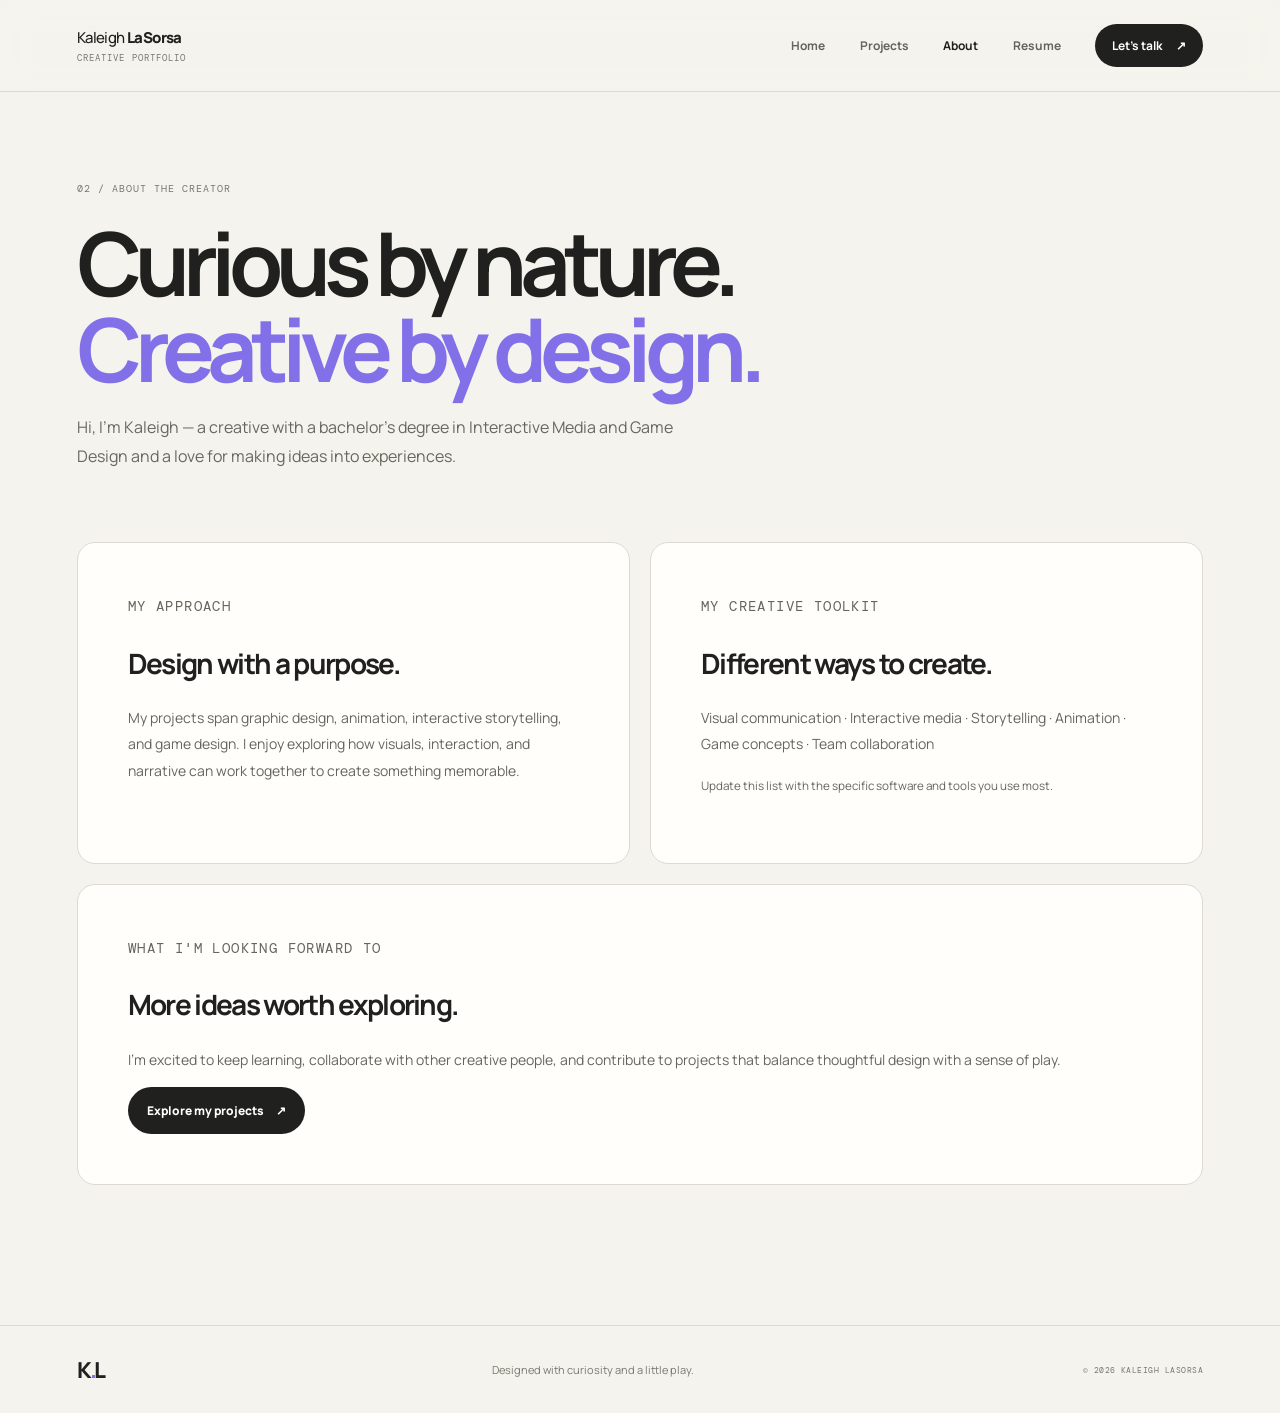
==== about.html @ 2d961c76 "Add files via upload" ====
<!doctype html>
<html lang="en"><head><meta charset="utf-8"><meta name="viewport" content="width=device-width, initial-scale=1"><meta name="description" content="About Kaleigh LaSorsa, an Interactive Media and Game Design graduate."><title>About — Kaleigh LaSorsa</title><link rel="preconnect" href="https://fonts.googleapis.com"><link rel="preconnect" href="https://fonts.gstatic.com" crossorigin><link href="https://fonts.googleapis.com/css2?family=DM+Mono:wght@400;500&family=Manrope:wght@400;500;600;700;800&display=swap" rel="stylesheet"><link rel="stylesheet" href="style.css"><script src="script.js" defer></script></head><body><a class="skip-link" href="#main">Skip to content</a><div class="site-shell"><header class="site-header"><a class="brand" href="index.html"><img src="images/logo-kml.png" alt="" class="brand-mark" onerror="this.style.display='none'"><span>Kaleigh <b>LaSorsa</b><small>CREATIVE PORTFOLIO</small></span></a><button class="menu-toggle" aria-expanded="false" aria-controls="primary-nav">Menu <span>＋</span></button><nav class="nav-links" id="primary-nav" aria-label="Main navigation"><a href="index.html">Home</a><a href="projects.html">Projects</a><a class="active" href="about.html">About</a><a href="resume.html">Resume</a><a class="nav-contact" href="contact.html">Let's talk <span>↗</span></a></nav></header>
<main id="main" class="section-wrap page-content"><header class="page-hero reveal"><p class="eyebrow">02 / ABOUT THE CREATOR</p><h1>Curious by nature.<br><span class="accent-word">Creative by design.</span></h1><p>Hi, I'm Kaleigh — a creative with a bachelor's degree in Interactive Media and Game Design and a love for making ideas into experiences.</p></header><div class="detail-grid"><section class="detail-panel reveal"><p class="eyebrow">MY APPROACH</p><h2>Design with a purpose.</h2><p>My projects span graphic design, animation, interactive storytelling, and game design. I enjoy exploring how visuals, interaction, and narrative can work together to create something memorable.</p></section><section class="detail-panel reveal"><p class="eyebrow">MY CREATIVE TOOLKIT</p><h2>Different ways to create.</h2><p>Visual communication · Interactive media · Storytelling · Animation · Game concepts · Team collaboration</p><p><small>Update this list with the specific software and tools you use most.</small></p></section></div><section class="detail-panel reveal"><p class="eyebrow">WHAT I'M LOOKING FORWARD TO</p><h2>More ideas worth exploring.</h2><p>I'm excited to keep learning, collaborate with other creative people, and contribute to projects that balance thoughtful design with a sense of play.</p><a class="button button-primary" href="projects.html">Explore my projects <span>↗</span></a></section></main><footer class="site-footer"><a class="footer-brand" href="index.html">K<span>.</span>L</a><p>Designed with curiosity and a little play.</p><span>© <span data-year></span> KALEIGH LASORSA</span></footer></div></body></html>
---- style.css ----
/* Kaleigh LaSorsa portfolio — modern studio with subtle game UI details */
:root{--ink:#20211f;--paper:#f5f3ed;--white:#fffefa;--muted:#777970;--line:#dcdad2;--lime:#c9f36b;--purple:#9b8afb;--mono:"DM Mono",monospace;--sans:"Manrope",Arial,sans-serif;--radius:18px}
*{box-sizing:border-box}html{scroll-behavior:smooth;scroll-padding-top:90px}body{margin:0;background:var(--paper);color:var(--ink);font-family:var(--sans);-webkit-font-smoothing:antialiased}a{color:inherit;text-decoration:none}button,a{-webkit-tap-highlight-color:transparent}a:focus-visible,button:focus-visible{outline:3px solid #6e55e9;outline-offset:4px}.skip-link{position:absolute;left:-999px;top:8px;background:var(--ink);color:white;padding:12px;z-index:100}.skip-link:focus{left:8px}.site-shell{overflow:hidden}.site-header{height:92px;display:flex;align-items:center;justify-content:space-between;padding:0 clamp(22px,6vw,92px);border-bottom:1px solid var(--line);background:rgba(245,243,237,.92);position:sticky;top:0;z-index:20;backdrop-filter:blur(14px)}.brand{display:flex;align-items:center;gap:12px;font-size:15px;font-weight:500;letter-spacing:-.04em}.brand b{font-weight:800}.brand small{display:block;font:9px var(--mono);letter-spacing:.12em;color:var(--muted);margin-top:4px}.brand-mark{width:36px;height:36px;object-fit:contain}.nav-links{display:flex;align-items:center;gap:clamp(16px,2.7vw,38px);font-size:12px;font-weight:700}.nav-links>a:not(.nav-contact){color:#62645d;transition:color .2s}.nav-links>a:hover,.nav-links>a.active{color:var(--ink)}.nav-contact{background:var(--ink);color:white;padding:13px 17px;border-radius:100px}.nav-contact span,.button span{margin-left:12px}.menu-toggle{display:none;border:1px solid var(--line);background:transparent;border-radius:99px;padding:10px 14px;font:inherit}.section-wrap{width:min(1240px,88%);margin-inline:auto}.hero{min-height:600px;display:grid;grid-template-columns:1fr .9fr;align-items:center;gap:6%;padding-top:75px;padding-bottom:86px}.eyebrow{font:10px var(--mono);letter-spacing:.1em;color:#77796f;margin:0 0 24px}.status-dot{display:inline-block;width:7px;height:7px;background:#83b83b;border-radius:50%;margin-right:8px;box-shadow:0 0 0 4px #83b83b20}.hero h1{font-size:clamp(58px,7vw,100px);line-height:.98;letter-spacing:-.085em;margin:0;font-weight:800}.accent-word{color:#8170e8}.hero-intro{max-width:490px;color:#65675f;line-height:1.85;font-size:15px;margin:28px 0 30px}.hero-actions{display:flex;align-items:center;gap:27px;flex-wrap:wrap}.button{display:inline-flex;align-items:center;justify-content:center;padding:15px 19px;border-radius:100px;font-size:12px;font-weight:800;transition:transform .2s,box-shadow .2s}.button:hover{transform:translateY(-3px);box-shadow:0 10px 24px #20211f18}.button-primary{background:var(--ink);color:white}.text-link{font-size:12px;font-weight:800;border-bottom:1px solid #aaa99f;padding-bottom:6px}.text-link span{margin-left:10px}.hero-meta{display:flex;flex-wrap:wrap;gap:18px;margin-top:55px;font:9px var(--mono);letter-spacing:.04em;color:#77796f}.tiny-square{display:inline-block;width:5px;height:5px;background:var(--purple);margin-right:6px;vertical-align:middle}.hero-art{height:410px;position:relative;border-radius:var(--radius);overflow:hidden;background:#e7e3d9;border:1px solid #dedbd1}.art-topline,.art-footer{position:absolute;left:22px;right:22px;display:flex;justify-content:space-between;font:9px var(--mono);letter-spacing:.06em;color:#77796f;z-index:3}.art-topline{top:20px}.art-topline span:last-child{color:#557a28}.art-footer{bottom:20px}.art-grid{position:absolute;inset:55px 0 50px;background-image:linear-gradient(#c8c5bb66 1px,transparent 1px),linear-gradient(90deg,#c8c5bb66 1px,transparent 1px);background-size:28px 28px;mask-image:linear-gradient(transparent,black 20%,black 80%,transparent)}.orb{position:absolute;border-radius:50%;filter:blur(.2px)}.orb-one{width:245px;height:245px;right:4%;top:70px;background:linear-gradient(135deg,#b7a8ff,#8b78e7);box-shadow:inset -22px -18px 45px #6453bd55}.orb-two{width:135px;height:135px;left:8%;bottom:70px;background:linear-gradient(135deg,#d9f99b,#b7df65);box-shadow:inset -12px -10px 24px #71972a2c}.art-card{position:absolute;z-index:2;box-shadow:0 20px 55px #25241f20;border:1px solid #ffffff9c;backdrop-filter:blur(10px)}.card-back{top:105px;left:7%;width:180px;padding:18px;background:#f8f6eddd;transform:rotate(-8deg);font:10px var(--mono)}.card-back b{display:block;font:800 19px/1.15 var(--sans);margin-top:20px;letter-spacing:-.06em}.card-front{right:7%;bottom:82px;width:220px;padding:19px;background:#292a28eF;color:#f5f3ed;transform:rotate(4deg)}.mini-label{font:8px var(--mono);color:var(--lime);letter-spacing:.1em}.card-front strong{display:block;font-size:25px;letter-spacing:-.06em;line-height:1.1;margin:13px 0 22px}.progress-track{height:4px;background:#ffffff2a;margin-bottom:10px}.progress-track i{display:block;height:100%;width:76%;background:var(--lime)}.card-front small{font:7px var(--mono);color:#bdbdb3}.card-front small b{color:var(--lime);float:right}.art-cross{position:absolute;z-index:3;font-size:28px;color:#8070df}.cross-one{top:72px;left:48%}.cross-two{bottom:105px;right:13%;color:#6f9637}.ticker{background:var(--lime);padding:16px 0;overflow:hidden;transform:rotate(-1deg) scale(1.02)}.ticker-track{display:flex;justify-content:space-around;gap:40px;white-space:nowrap;font:10px var(--mono);letter-spacing:.08em;animation:marquee 28s linear infinite}.work-section{padding-top:125px;padding-bottom:130px}.section-heading{display:flex;align-items:end;justify-content:space-between;margin-bottom:45px}.section-heading h2,.about-band h2,.contact-strip h2{font-size:clamp(38px,5vw,64px);line-height:1.05;letter-spacing:-.075em;margin:0}.muted-heading{color:#99998e}.section-heading .eyebrow{margin-bottom:18px}.project-grid{display:grid;grid-template-columns:repeat(3,minmax(0,1fr));gap:22px}.project-card{min-width:0}.project-visual{height:280px;display:block;position:relative;overflow:hidden;border-radius:14px;transition:transform .3s}.project-visual:hover{transform:translateY(-5px)}.visual-label{position:absolute;top:16px;left:16px;z-index:3;font:8px var(--mono);letter-spacing:.08em}.visual-arrow{position:absolute;right:14px;bottom:14px;width:36px;height:36px;display:grid;place-items:center;background:var(--white);border-radius:50%;font-size:18px;z-index:4;transition:transform .2s}.project-visual:hover .visual-arrow{transform:rotate(45deg)}.story-visual{background:#e6dfff}.storybook-shape{position:absolute;inset:54px 15% 25px;background:#9b8afb;border-radius:6px 28px 6px 6px;transform:rotate(-4deg);display:flex;align-items:center;justify-content:center;box-shadow:15px 16px 0 #b9aaf0;color:white}.storybook-shape span{font-size:34px;font-weight:800;line-height:.98;letter-spacing:-.07em}.storybook-shape i{color:var(--lime);font-style:normal}.storybook-shape b{position:absolute;right:17px;top:17px;font-size:26px;color:var(--lime)}.game-visual{background:#c9f36b}.game-window{position:absolute;inset:60px 22px 24px;background:#222b31;border:4px solid #34434b;box-shadow:8px 8px 0 #a3cb4e;overflow:hidden}.game-window-top{height:22px;background:#34434b;display:flex;align-items:center;gap:4px;padding:0 7px;color:#d5e6c6;font:6px var(--mono)}.game-window-top i{width:5px;height:5px;border-radius:50%;background:#c9f36b}.game-window-top span{margin-left:auto}.pixel-sun{position:absolute;top:22px;right:28px;width:35px;height:35px;background:#f7d979;box-shadow:0 0 0 6px #f7d97922}.pixel-ground{position:absolute;bottom:0;left:0;right:0;height:34%;background:repeating-linear-gradient(90deg,#587e54 0 18px,#486c49 18px 36px)}.pixel-creature{position:absolute;bottom:26%;left:36%;font-size:45px;color:#c0a5ff;text-shadow:5px 4px #765fc7}.game-prompt{position:absolute;bottom:10px;left:0;right:0;text-align:center;color:#e6edda;font:8px var(--mono);animation:blink 1.8s steps(2,start) infinite}.identity-visual{background:#262723;color:#f6f4ed}.identity-paper{position:absolute;inset:49px 22px 23px;background:#f1eee4;color:#272823;padding:17px;transform:rotate(3deg);box-shadow:8px 8px 0 #8d7be8}.identity-paper>span{font:10px var(--mono);letter-spacing:.1em}.identity-paper b{display:block;font-size:35px;line-height:.88;letter-spacing:-.09em;margin-top:15px}.identity-paper i{display:block;font:8px var(--mono);margin-top:10px;color:#77796f}.project-info{display:flex;justify-content:space-between;gap:12px;align-items:start;margin-top:20px}.project-type{font:8px var(--mono);letter-spacing:.08em;color:#77796f;margin:0 0 8px}.project-info h3{font-size:19px;letter-spacing:-.05em;margin:0}.project-number{font:10px var(--mono);color:#8c8d83;padding-top:3px}.project-description{font-size:12px;line-height:1.8;color:#6d6e66;margin-top:13px}.about-band{background:#292a27;color:var(--white);padding:90px 0}.about-band-inner{display:grid;grid-template-columns:1fr .7fr;gap:12%;align-items:center}.about-band .eyebrow{color:#b7b8ad}.about-band h2{font-size:clamp(40px,5.4vw,68px)}.about-band .accent-word{color:var(--lime)}.about-band-copy p{font-size:14px;line-height:1.9;color:#c5c5ba;margin:0 0 25px}.button-light{background:var(--lime);color:var(--ink)}.contact-strip{display:flex;align-items:center;justify-content:space-between;padding-top:105px;padding-bottom:105px}.contact-strip .eyebrow{margin-bottom:18px}.round-link{width:68px;height:68px;display:grid;place-items:center;border-radius:50%;background:var(--purple);font-size:30px;transition:transform .25s}.round-link:hover{transform:rotate(45deg)}.site-footer{border-top:1px solid var(--line);padding:25px clamp(22px,6vw,92px);display:flex;align-items:center;justify-content:space-between;gap:15px}.footer-brand{font-size:22px;font-weight:800;letter-spacing:-.1em}.footer-brand span{color:#8170e8}.site-footer p{font-size:11px;color:#77796f}.site-footer>span{font:8px var(--mono);color:#77796f;letter-spacing:.06em}
/* Secondary pages */
.page-hero{padding:90px 0 55px}.page-hero h1{font-size:clamp(48px,8vw,88px);letter-spacing:-.08em;line-height:.98;margin:0 0 22px}.page-hero>p:last-child{max-width:600px;line-height:1.8;color:#66685f}.page-content{padding-bottom:120px}.detail-panel{background:var(--white);border:1px solid var(--line);border-radius:var(--radius);padding:clamp(24px,5vw,50px);margin-bottom:20px}.detail-panel h2{font-size:28px;letter-spacing:-.06em;margin-top:0}.detail-panel p,.detail-panel li{line-height:1.9;color:#64665e;font-size:14px}.detail-grid{display:grid;grid-template-columns:repeat(2,1fr);gap:20px}.project-list-card{display:grid;grid-template-columns:180px 1fr;gap:24px;align-items:center}.project-list-art{min-height:150px;border-radius:12px;display:grid;place-items:center;font-size:36px;background:#e6dfff;color:#8170e8}.project-list-card:nth-child(2) .project-list-art{background:#c9f36b;color:#292a27}.project-list-card h2{margin:5px 0 8px}.project-list-card p{margin:0}.contact-email{display:inline-block;font-size:clamp(18px,3vw,30px);font-weight:800;border-bottom:2px solid var(--purple);padding-bottom:8px;overflow-wrap:anywhere}.reveal{opacity:0;transform:translateY(18px);transition:opacity .7s ease,transform .7s cubic-bezier(.2,.7,.2,1)}.reveal.is-visible{opacity:1;transform:translateY(0)}@keyframes marquee{to{transform:translateX(-12%)}}@keyframes blink{50%{opacity:.25}}
@media(max-width:900px){.hero{grid-template-columns:1fr;gap:42px;padding-top:70px}.hero-art{max-width:620px;width:100%;justify-self:center}.hero-meta{margin-top:35px}.project-grid{grid-template-columns:repeat(2,minmax(0,1fr))}.project-card:last-child{grid-column:1/-1}.project-card:last-child .project-visual{height:240px}.about-band-inner{grid-template-columns:1fr;gap:28px}.site-footer{flex-wrap:wrap}}
@media(max-width:640px){.site-header{height:76px}.brand{font-size:13px}.brand-mark{width:30px;height:30px}.menu-toggle{display:block}.nav-links{display:none;position:absolute;top:75px;left:0;right:0;padding:18px 6% 24px;background:var(--paper);border-bottom:1px solid var(--line);flex-direction:column;align-items:stretch;gap:0}.nav-links.open{display:flex}.nav-links>a{padding:14px 0}.nav-links .nav-contact{text-align:center;margin-top:8px;padding:13px}.hero{padding-top:58px;padding-bottom:60px}.hero h1{font-size:clamp(55px,15vw,80px)}.hero-intro{font-size:14px}.hero-art{height:340px}.orb-one{width:190px;height:190px;top:65px}.orb-two{width:100px;height:100px}.card-back{width:145px;top:90px}.card-back b{font-size:16px}.card-front{width:185px;bottom:67px}.card-front strong{font-size:22px}.hero-meta{gap:12px;font-size:8px}.ticker-track{justify-content:flex-start;animation-duration:20s}.work-section{padding-top:85px;padding-bottom:85px}.section-heading{align-items:start;gap:18px;flex-direction:column}.section-heading h2,.about-band h2,.contact-strip h2{font-size:44px}.project-grid{grid-template-columns:1fr;gap:35px}.project-card:last-child{grid-column:auto}.project-visual,.project-card:last-child .project-visual{height:270px}.about-band{padding:70px 0}.contact-strip{padding-top:75px;padding-bottom:75px}.round-link{width:55px;height:55px;flex:0 0 auto}.site-footer{align-items:flex-start;flex-direction:column;gap:8px}.page-hero{padding-top:65px}.detail-grid{grid-template-columns:1fr}.project-list-card{grid-template-columns:1fr;gap:16px}.project-list-art{min-height:120px}}
@media(prefers-reduced-motion:reduce){*,*::before,*::after{scroll-behavior:auto!important;animation-duration:.01ms!important;animation-iteration-count:1!important;transition-duration:.01ms!important}.reveal{opacity:1;transform:none}}
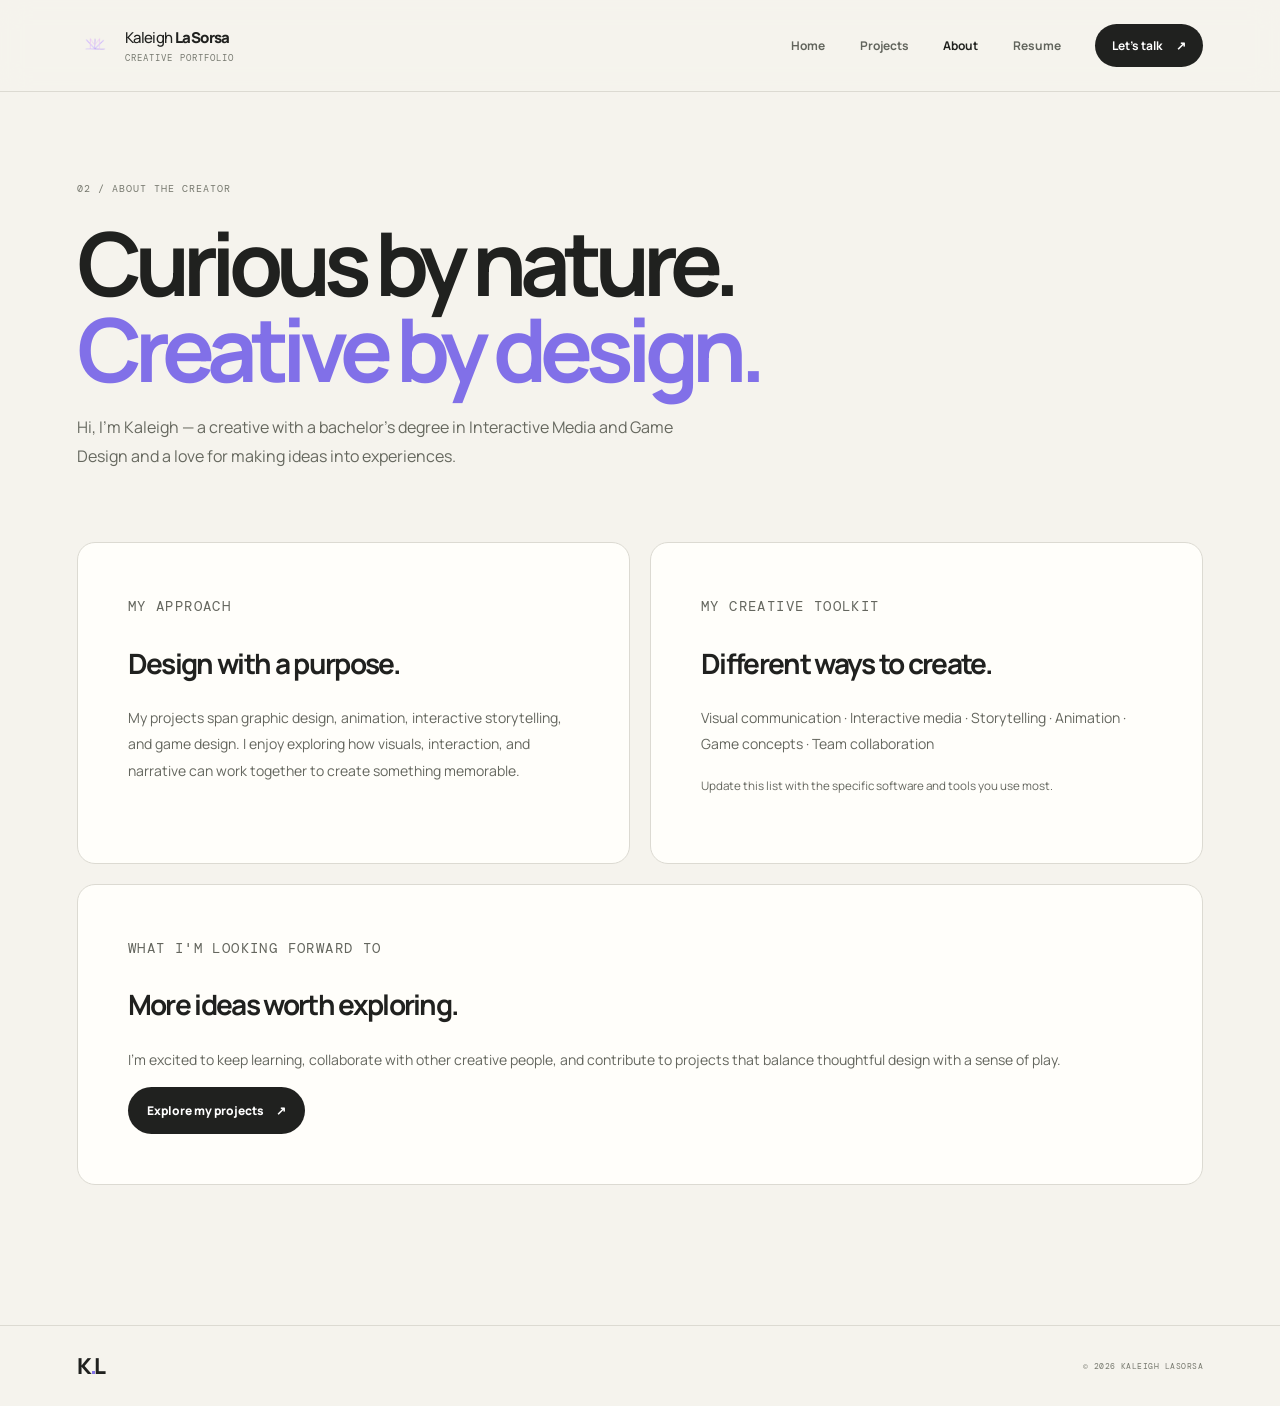
==== commit 542d41b7: "Fix formatting and structure in about.html" ====
--- a/about.html
+++ b/about.html
@@ -1,3 +1,3 @@
 <!doctype html>
 <html lang="en"><head><meta charset="utf-8"><meta name="viewport" content="width=device-width, initial-scale=1"><meta name="description" content="About Kaleigh LaSorsa, an Interactive Media and Game Design graduate."><title>About — Kaleigh LaSorsa</title><link rel="preconnect" href="https://fonts.googleapis.com"><link rel="preconnect" href="https://fonts.gstatic.com" crossorigin><link href="https://fonts.googleapis.com/css2?family=DM+Mono:wght@400;500&family=Manrope:wght@400;500;600;700;800&display=swap" rel="stylesheet"><link rel="stylesheet" href="style.css"><script src="script.js" defer></script></head><body><a class="skip-link" href="#main">Skip to content</a><div class="site-shell"><header class="site-header"><a class="brand" href="index.html"><img src="images/logo-kml.png" alt="" class="brand-mark" onerror="this.style.display='none'"><span>Kaleigh <b>LaSorsa</b><small>CREATIVE PORTFOLIO</small></span></a><button class="menu-toggle" aria-expanded="false" aria-controls="primary-nav">Menu <span>＋</span></button><nav class="nav-links" id="primary-nav" aria-label="Main navigation"><a href="index.html">Home</a><a href="projects.html">Projects</a><a class="active" href="about.html">About</a><a href="resume.html">Resume</a><a class="nav-contact" href="contact.html">Let's talk <span>↗</span></a></nav></header>
-<main id="main" class="section-wrap page-content"><header class="page-hero reveal"><p class="eyebrow">02 / ABOUT THE CREATOR</p><h1>Curious by nature.<br><span class="accent-word">Creative by design.</span></h1><p>Hi, I'm Kaleigh — a creative with a bachelor's degree in Interactive Media and Game Design and a love for making ideas into experiences.</p></header><div class="detail-grid"><section class="detail-panel reveal"><p class="eyebrow">MY APPROACH</p><h2>Design with a purpose.</h2><p>My projects span graphic design, animation, interactive storytelling, and game design. I enjoy exploring how visuals, interaction, and narrative can work together to create something memorable.</p></section><section class="detail-panel reveal"><p class="eyebrow">MY CREATIVE TOOLKIT</p><h2>Different ways to create.</h2><p>Visual communication · Interactive media · Storytelling · Animation · Game concepts · Team collaboration</p><p><small>Update this list with the specific software and tools you use most.</small></p></section></div><section class="detail-panel reveal"><p class="eyebrow">WHAT I'M LOOKING FORWARD TO</p><h2>More ideas worth exploring.</h2><p>I'm excited to keep learning, collaborate with other creative people, and contribute to projects that balance thoughtful design with a sense of play.</p><a class="button button-primary" href="projects.html">Explore my projects <span>↗</span></a></section></main><footer class="site-footer"><a class="footer-brand" href="index.html">K<span>.</span>L</a><p>Designed with curiosity and a little play.</p><span>© <span data-year></span> KALEIGH LASORSA</span></footer></div></body></html>+<main id="main" class="section-wrap page-content"><header class="page-hero reveal"><p class="eyebrow">02 / ABOUT THE CREATOR</p><h1>Curious by nature.<br><span class="accent-word">Creative by design.</span></h1><p>Hi, I'm Kaleigh — a creative with a bachelor's degree in Interactive Media and Game Design and a love for making ideas into experiences.</p></header><div class="detail-grid"><section class="detail-panel reveal"><p class="eyebrow">MY APPROACH</p><h2>Design with a purpose.</h2><p>My projects span graphic design, animation, interactive storytelling, and game design. I enjoy exploring how visuals, interaction, and narrative can work together to create something memorable.</p></section><section class="detail-panel reveal"><p class="eyebrow">MY CREATIVE TOOLKIT</p><h2>Different ways to create.</h2><p>Visual communication · Interactive media · Storytelling · Animation · Game concepts · Team collaboration</p><p><small>Update this list with the specific software and tools you use most.</small></p></section></div><section class="detail-panel reveal"><p class="eyebrow">WHAT I'M LOOKING FORWARD TO</p><h2>More ideas worth exploring.</h2><p>I'm excited to keep learning, collaborate with other creative people, and contribute to projects that balance thoughtful design with a sense of play.</p><a class="button button-primary" href="projects.html">Explore my projects <span>↗</span></a></section></main><footer class="site-footer"><a class="footer-brand" href="index.html">K<span>.</span>L</a><span>© <span data-year></span> KALEIGH LASORSA</span></footer></div></body></html>
